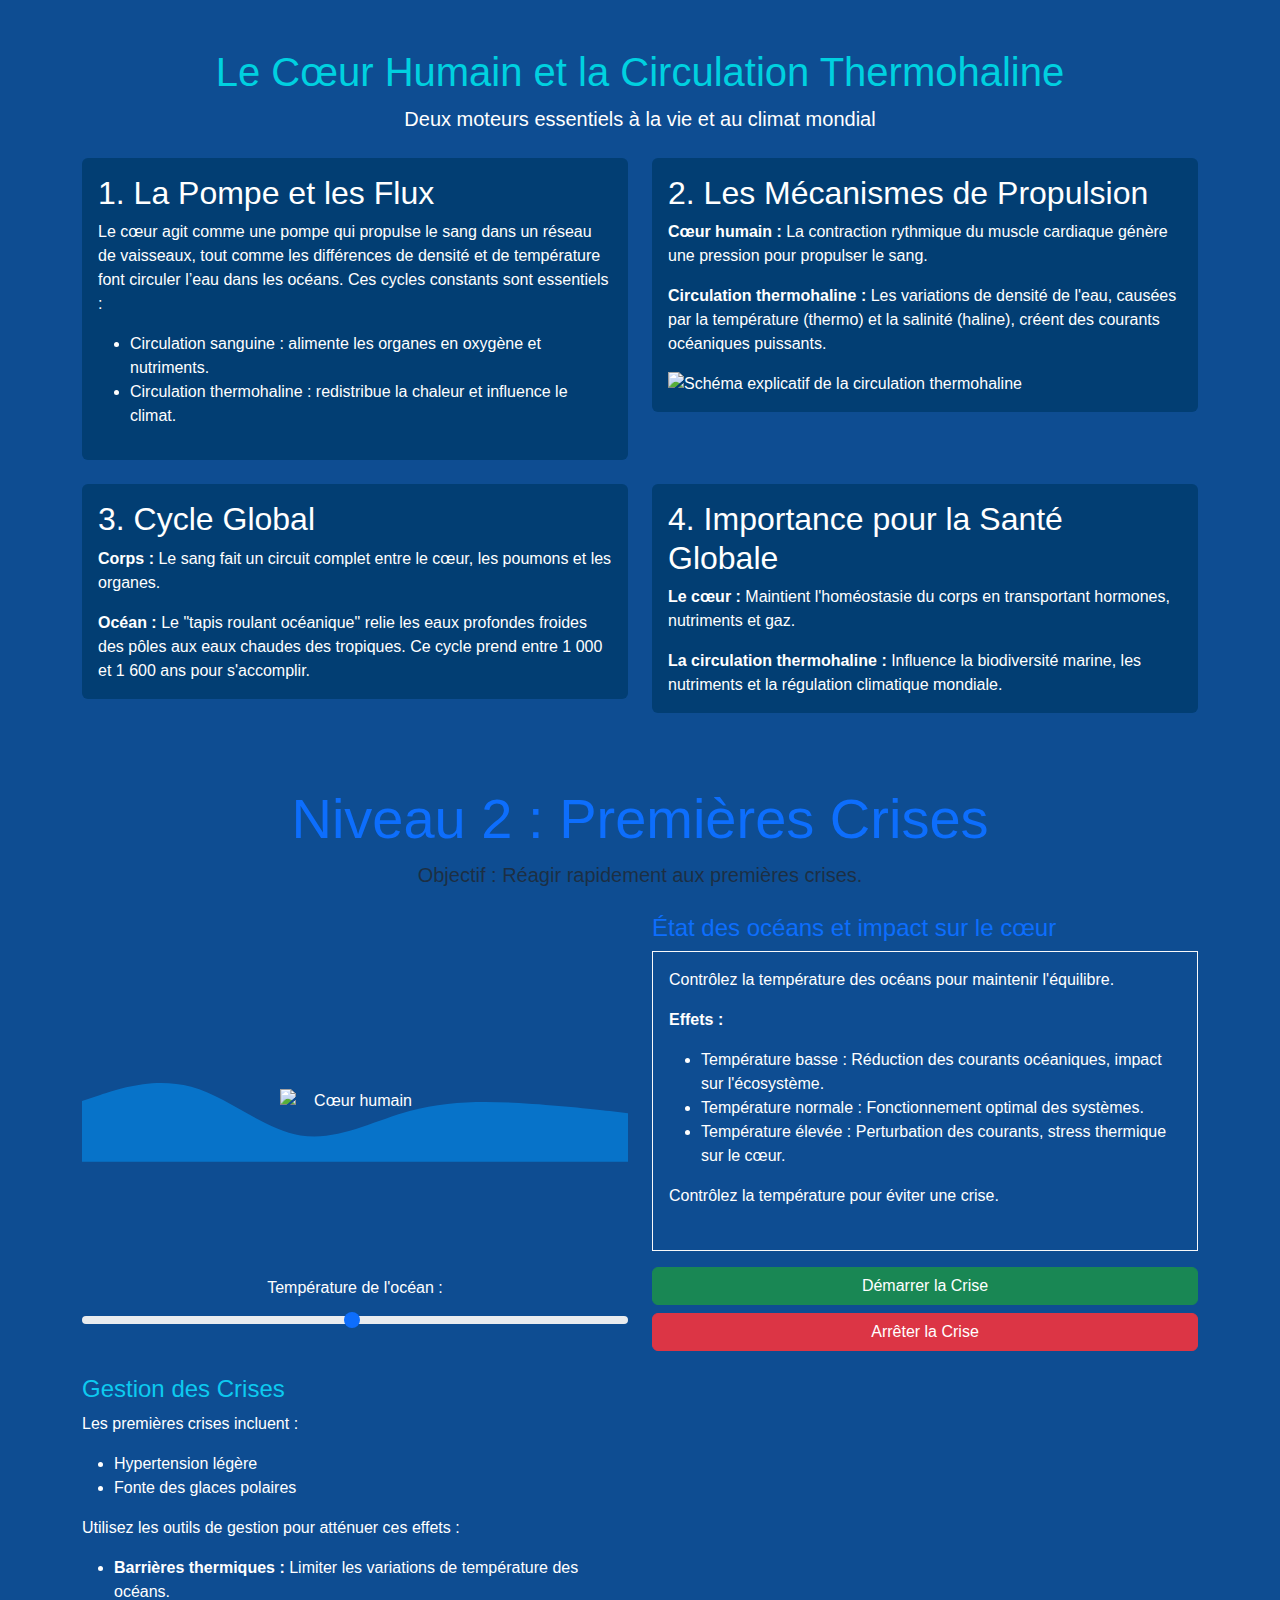
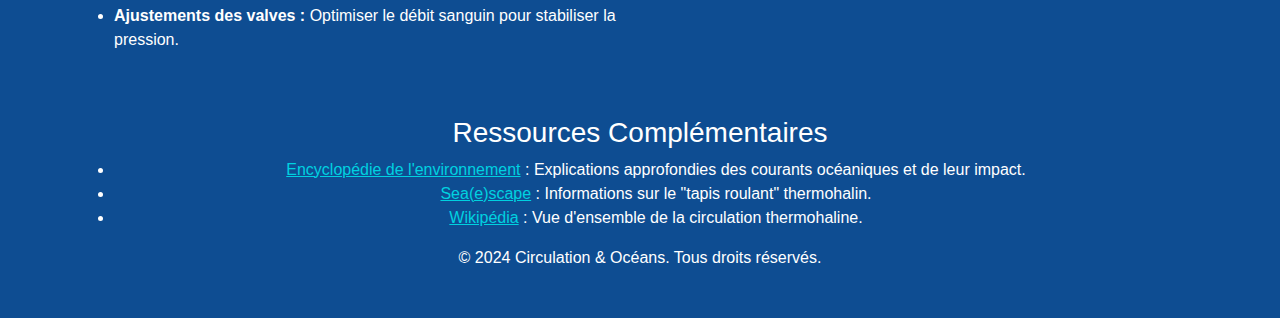
==== circulation.html @ 6f5a3145 "Remove lv3" ====
<!DOCTYPE html>
<html lang="fr">

<head>
    <meta charset="UTF-8">
    <meta name="viewport" content="width=device-width, initial-scale=1.0">
    <title>Le Cœur et la Circulation Thermohaline</title>
    <!-- Lien vers Bootstrap -->
    <link href="https://cdn.jsdelivr.net/npm/bootstrap@5.3.2/dist/css/bootstrap.min.css" rel="stylesheet">
    <link rel="stylesheet" href="styles/coeur/style.css">
    <script src="scripts/general_scripts.js"></script>
    <script src="scripts/circulation/script.js" defer></script>
    <script src="https://cdnjs.cloudflare.com/ajax/libs/gsap/3.12.2/gsap.min.js"></script>
</head>

<body>
    <div class="container my-5">
        <header class="text-center mb-4">
            <h1 id="title-header" onclick="narrateText('title-header')">
                Le Cœur Humain et la Circulation Thermohaline
            </h1>
            <p class="lead" id="subtitle-header" onclick="narrateText('subtitle-header')">
                Deux moteurs essentiels à la vie et au climat mondial
            </p>
        </header>

        <section>
            <div class="row">
                <div class="col-md-6 mb-4">
                    <div class="card p-3">
                        <h2 id="pump-and-flows-title" class="card-title" onclick="narrateText('pump-and-flows-title')">
                            1. La Pompe et les Flux
                        </h2>
                        <p id="pump-and-flows-text" class="card-text" onclick="narrateText('pump-and-flows-text')">
                            Le cœur agit comme une pompe qui propulse le sang dans un réseau de vaisseaux, tout comme
                            les différences de densité et de température font circuler l’eau dans les océans. Ces cycles
                            constants sont essentiels :
                        </p>
                        <ul>
                            <li id="blood-circulation" onclick="narrateText('blood-circulation')">
                                Circulation sanguine : alimente les organes en oxygène et nutriments.
                            </li>
                            <li id="thermohaline-circulation" onclick="narrateText('thermohaline-circulation')">
                                Circulation thermohaline : redistribue la chaleur et influence le climat.
                            </li>
                        </ul>
                    </div>
                </div>
                <div class="col-md-6 mb-4">
                    <div class="card p-3">
                        <h2 id="mechanisms-title" class="card-title" onclick="narrateText('mechanisms-title')">
                            2. Les Mécanismes de Propulsion
                        </h2>
                        <p id="mechanisms-text" class="card-text" onclick="narrateText('mechanisms-text')">
                            <b>Cœur humain :</b> La contraction rythmique du muscle cardiaque génère une pression pour
                            propulser le sang.
                        </p>
                        <p id="ocean-propulsion" class="card-text" onclick="narrateText('ocean-propulsion')">
                            <b>Circulation thermohaline :</b> Les variations de densité de l'eau, causées par la
                            température (thermo) et la salinité (haline), créent des courants océaniques puissants.
                        </p>
                        <img id="thermohaline-image" src="images/circulation/curcuit_thermoline.png"
                            alt="Schéma explicatif de la circulation thermohaline" class="img-fluid"
                            onclick="narrateText('thermohaline-image-desc')">
                        <p id="thermohaline-image-desc" class="visually-hidden">
                            Ce schéma montre la circulation thermohaline, souvent appelée tapis roulant océanique, qui
                            relie les eaux froides profondes des pôles aux eaux chaudes de surface des tropiques.
                        </p>
                    </div>
                </div>
            </div>
        </section>

        <section>
            <div class="row">
                <div class="col-md-6 mb-4">
                    <div class="card p-3">
                        <h2 id="cycle-title" class="card-title" onclick="narrateText('cycle-title')">
                            3. Cycle Global
                        </h2>
                        <p id="body-cycle" class="card-text" onclick="narrateText('body-cycle')">
                            <b>Corps :</b> Le sang fait un circuit complet entre le cœur, les poumons et les organes.
                        </p>
                        <p id="ocean-cycle" class="card-text" onclick="narrateText('ocean-cycle')">
                            <b>Océan :</b> Le "tapis roulant océanique" relie les eaux profondes froides des pôles aux
                            eaux chaudes des tropiques. Ce cycle prend entre 1 000 et 1 600 ans pour s'accomplir.
                        </p>
                    </div>
                </div>
                <div class="col-md-6 mb-4">
                    <div class="card p-3">
                        <h2 id="importance-title" class="card-title" onclick="narrateText('importance-title')">
                            4. Importance pour la Santé Globale
                        </h2>
                        <p id="heart-health" class="card-text" onclick="narrateText('heart-health')">
                            <b>Le cœur :</b> Maintient l'homéostasie du corps en transportant hormones, nutriments et
                            gaz.
                        </p>
                        <p id="ocean-health" class="card-text" onclick="narrateText('ocean-health')">
                            <b>La circulation thermohaline :</b> Influence la biodiversité marine, les nutriments et la
                            régulation climatique mondiale.
                        </p>
                    </div>
                </div>
            </div>
        </section>
        <section id="level-2-crisis" class="my-5">
            <div class="text-center mb-4">
                <h2 class="display-4 text-primary">Niveau 2 : Premières Crises</h2>
                <p class="lead text-muted">Objectif : Réagir rapidement aux premières crises.</p>
            </div>

            <div class="row align-items-center">
                <!-- Animation à gauche -->
                <div class="col-md-6 text-center">
                    <div id="crisis-animation" class="position-relative" style="height: 350px;">
                        <!-- Vagues SVG -->
                        <svg id="ocean-waves" viewBox="0 0 1440 320" class="w-100 h-100">
                            <path fill="#0099ff" fill-opacity="0.5"
                                d="M0,160L48,144C96,128,192,96,288,122.7C384,149,480,235,576,250.7C672,267,768,213,864,186.7C960,160,1056,160,1152,165.3C1248,171,1344,181,1392,186.7L1440,192L1440,320L1392,320C1344,320,1248,320,1152,320C1056,320,960,320,864,320C768,320,672,320,576,320C480,320,384,320,288,320C192,320,96,320,48,320L0,320Z">
                            </path>
                        </svg>
                        <!-- Cœur humain -->
                        <img id="human-heart" src="images/circulation/coeur.png" alt="Cœur humain"
                            style="position: absolute; top: 50%; left: 50%; transform: translate(-50%, -50%); width: 150px;">
                    </div>
                    <label for="ocean-temperature" class="form-label">Température de l'océan :</label>
                    <input type="range" id="ocean-temperature" class="form-range" min="1" max="100" value="50">
                </div>

                <!-- Description et Impact -->
                <div class="col-md-6">
                    <h3 class="h4 text-primary">État des océans et impact sur le cœur</h3>
                    <div id="explanation" class="border border-light p-3" style="height: 300px; overflow-y: auto;">
                        <p>Contrôlez la température des océans pour maintenir l'équilibre.</p>
                        <p><strong>Effets :</strong></p>
                        <ul>
                            <li>Température basse : Réduction des courants océaniques, impact sur l'écosystème.</li>
                            <li>Température normale : Fonctionnement optimal des systèmes.</li>
                            <li>Température élevée : Perturbation des courants, stress thermique sur le cœur.</li>
                        </ul>
                        <p>Contrôlez la température pour éviter une crise.</p>
                    </div>
                    <button id="start-crisis" class="btn btn-success mt-3 w-100">Démarrer la Crise</button>
                    <button id="stop-crisis" class="btn btn-danger mt-2 w-100">Arrêter la Crise</button>
                </div>
            </div>

            <div class="row mt-4">
                <!-- Gestion des Crises -->
                <div class="col-md-6">
                    <h3 class="h4 text-info">Gestion des Crises</h3>
                    <p>Les premières crises incluent :</p>
                    <ul>
                        <li>Hypertension légère</li>
                        <li>Fonte des glaces polaires</li>
                    </ul>
                    <p>Utilisez les outils de gestion pour atténuer ces effets :</p>
                    <ul>
                        <li><b>Barrières thermiques :</b> Limiter les variations de température des océans.</li>
                        <li><b>Ajustements des valves :</b> Optimiser le débit sanguin pour stabiliser la pression.</li>
                    </ul>
                </div>
            </div>
        </section>

        <footer class="text-center mt-5">
            <h3 id="resources-title" onclick="narrateText('resources-title')">
                Ressources Complémentaires
            </h3>
            <ul>
                <li id="encyclopedia-resource" onclick="narrateText('encyclopedia-resource')">
                    <a href="#">Encyclopédie de l'environnement</a> : Explications approfondies des courants océaniques
                    et de leur impact.
                </li>
                <li id="seascape-resource" onclick="narrateText('seascape-resource')">
                    <a href="#">Sea(e)scape</a> : Informations sur le "tapis roulant" thermohalin.
                </li>
                <li id="wikipedia-resource" onclick="narrateText('wikipedia-resource')">
                    <a href="#">Wikipédia</a> : Vue d'ensemble de la circulation thermohaline.
                </li>
            </ul>
            <p id="footer-note" class="mt-3" onclick="narrateText('footer-note')">
                &copy; 2024 Circulation & Océans. Tous droits réservés.
            </p>
        </footer>
    </div>





    <!-- Lien vers Bootstrap JS -->
    <script src="https://cdn.jsdelivr.net/npm/bootstrap@5.3.2/dist/js/bootstrap.bundle.min.js"></script>
</body>

</html>
---- styles/coeur/style.css ----
body {
    background-color: #0e4d92; /* Bleu océan profond */
    color: #ffffff; /* Texte blanc pour un bon contraste */
    font-family: 'Arial', sans-serif;
}
h1, h2 {
    color: #00d1e0; /* Bleu turquoise clair */
}
.card {
    background-color: #023e73; /* Fond bleu foncé pour les cartes */
    border: none;
    color: #ffffff;
}
a {
    color: #00d1e0; /* Couleur turquoise pour les liens */
}
a:hover {
    text-decoration: underline;
    color: #007a9c;
}
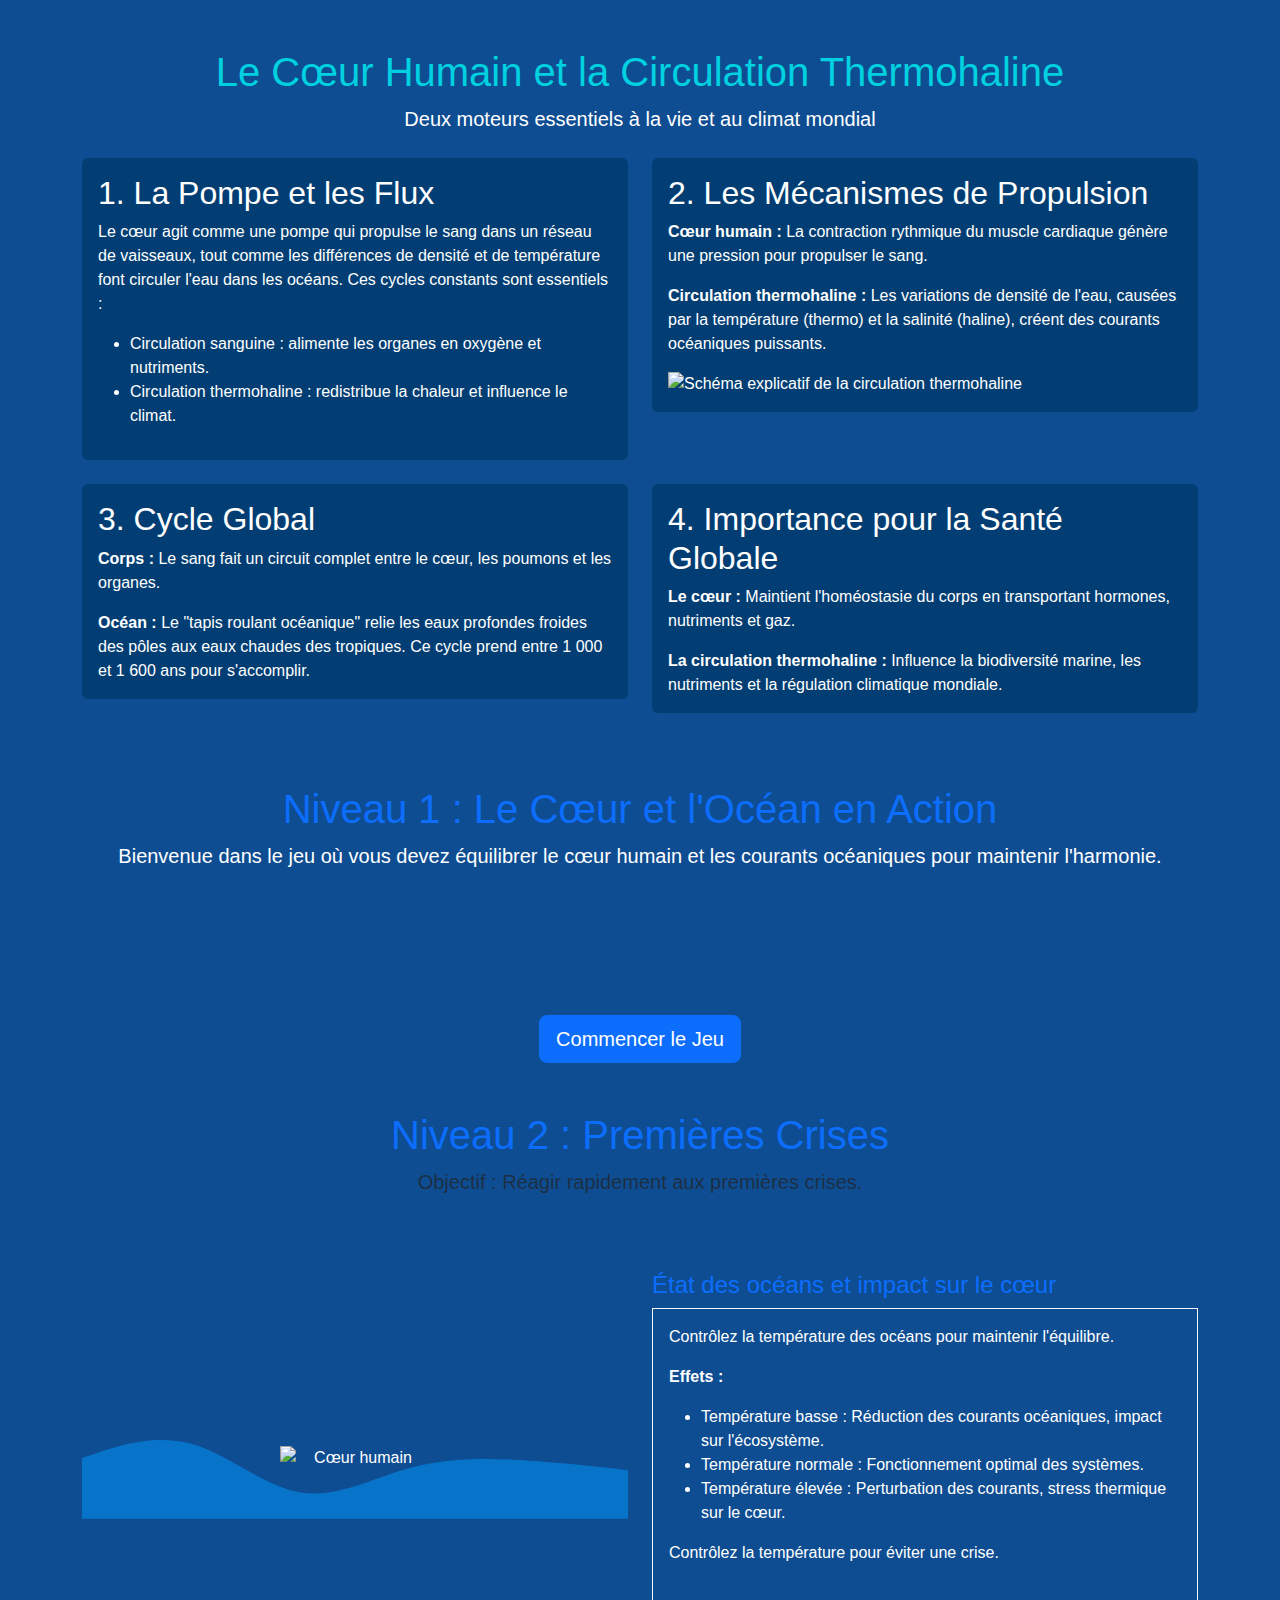
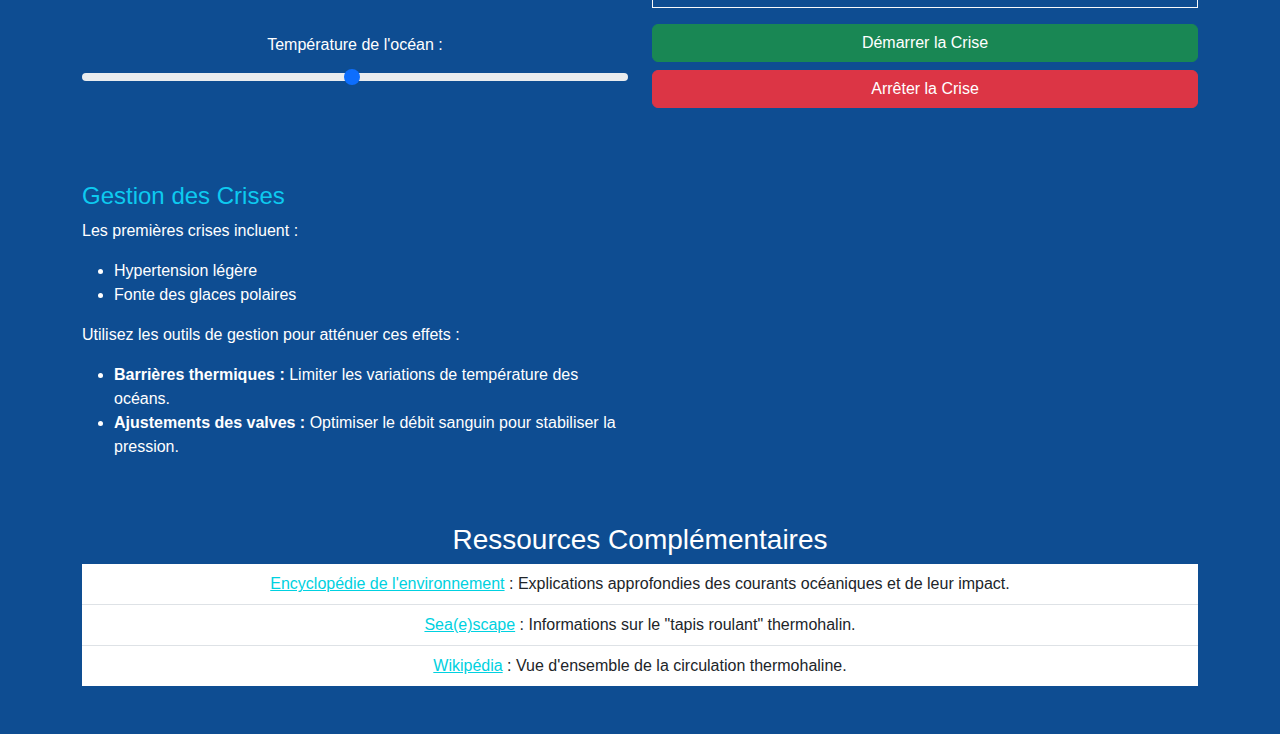
==== commit 5885b14c: "Page finie" ====
--- a/circulation.html
+++ b/circulation.html
@@ -8,6 +8,7 @@
     <!-- Lien vers Bootstrap -->
     <link href="https://cdn.jsdelivr.net/npm/bootstrap@5.3.2/dist/css/bootstrap.min.css" rel="stylesheet">
     <link rel="stylesheet" href="styles/coeur/style.css">
+    <link rel="stylesheet" href="styles/general_styles.css">
     <script src="scripts/general_scripts.js"></script>
     <script src="scripts/circulation/script.js" defer></script>
     <script src="https://cdnjs.cloudflare.com/ajax/libs/gsap/3.12.2/gsap.min.js"></script>
@@ -23,7 +24,8 @@
                 Deux moteurs essentiels à la vie et au climat mondial
             </p>
         </header>
-
+        
+        <!-- Partie explications -->
         <section>
             <div class="row">
                 <div class="col-md-6 mb-4">
@@ -33,7 +35,7 @@
                         </h2>
                         <p id="pump-and-flows-text" class="card-text" onclick="narrateText('pump-and-flows-text')">
                             Le cœur agit comme une pompe qui propulse le sang dans un réseau de vaisseaux, tout comme
-                            les différences de densité et de température font circuler l’eau dans les océans. Ces cycles
+                            les différences de densité et de température font circuler l'eau dans les océans. Ces cycles
                             constants sont essentiels :
                         </p>
                         <ul>
@@ -104,13 +106,57 @@
                 </div>
             </div>
         </section>
+
+        <!-- Partie Jeu - Niveau 1 -->
+        <section id="game-section" class="my-5">
+            <div id="home" class="container text-center mt-5">
+                <h1 class="display-4 text-primary">Niveau 1 : Le Cœur et l'Océan en Action</h1>
+                <p class="lead">Bienvenue dans le jeu où vous devez équilibrer le cœur humain et les courants océaniques
+                    pour maintenir l'harmonie.</p>
+                <div class="animations">
+                    <div class="heart"></div>
+                    <div class="waves"></div>
+                </div>
+                <button class="btn btn-primary btn-lg mt-4" onclick="startGame()">Commencer le Jeu</button>
+            </div>
+
+            <div id="level1" class="container text-center mt-5 d-none">
+                <h1 class="display-4 titre-level-1">Le Cœur et l'Océan en Action - Niveau 1</h1>
+                <p class="lead">Pour passer au niveau supérieur, assurez-vous que le rythme cardiaque est entre 60 et
+                    100 BPM et que les courants océaniques sont stables.</p>
+                <div class="row mt-4">
+                    <div class="col-md-6">
+                        <h3>Rythme Cardiaque</h3>
+                        <div id="heart-rate" class="display-4">70 BPM</div>
+                        <button class="btn btn-danger btn-lg mt-2 increase"
+                            onclick="increaseHeartRate()">Augmenter</button>
+                        <button class="btn btn-danger btn-lg mt-2 decrease"
+                            onclick="decreaseHeartRate()">Diminuer</button>
+                    </div>
+                    <div class="col-md-6">
+                        <h3>Courants Océaniques</h3>
+                        <div id="ocean-current" class="display-4">Stable</div>
+                        <button class="btn btn-primary btn-lg mt-2 increase"
+                            onclick="increaseCurrent()">Accélérer</button>
+                        <button class="btn btn-primary btn-lg mt-2 decrease"
+                            onclick="decreaseCurrent()">Ralentir</button>
+                    </div>
+                </div>
+                <button id="finish-level" class="btn btn-success btn-lg mt-4 d-none">Niveau fini</button>
+            </div>
+        </section>
+
+        <!-- Partie Crises - Niveau 2 -->
         <section id="level-2-crisis" class="my-5">
             <div class="text-center mb-4">
-                <h2 class="display-4 text-primary">Niveau 2 : Premières Crises</h2>
-                <p class="lead text-muted">Objectif : Réagir rapidement aux premières crises.</p>
-            </div>
-
-            <div class="row align-items-center">
+                <h2 id="level-2-crisis-title" class="display-4 text-primary"
+                    onclick="narrateText('level-2-crisis-title')">Niveau 2 : Premières Crises</h2>
+                <p id="level-2-crisis-objective" class="lead text-muted"
+                    onclick="narrateText('level-2-crisis-objective')">Objectif : Réagir rapidement aux premières crises.
+                </p>
+            </div>
+
+            <div class="row align-items-center ocean-background" style="background: url('https://i.pinimg.com/736x/a0/ef/55/a0ef558a8e3f5d02315df24d868c315c--sun-rays-scuba-diving.jpg') no-repeat center center fixed; background-size: cover; padding: 50px 0;">
                 <!-- Animation à gauche -->
                 <div class="col-md-6 text-center">
                     <div id="crisis-animation" class="position-relative" style="height: 350px;">
@@ -124,71 +170,85 @@
                         <img id="human-heart" src="images/circulation/coeur.png" alt="Cœur humain"
                             style="position: absolute; top: 50%; left: 50%; transform: translate(-50%, -50%); width: 150px;">
                     </div>
-                    <label for="ocean-temperature" class="form-label">Température de l'océan :</label>
+                    <label for="ocean-temperature" id="ocean-temperature-label" class="form-label"
+                        onclick="narrateText('ocean-temperature-label')">Température de l'océan :</label>
                     <input type="range" id="ocean-temperature" class="form-range" min="1" max="100" value="50">
                 </div>
-
+            
                 <!-- Description et Impact -->
                 <div class="col-md-6">
-                    <h3 class="h4 text-primary">État des océans et impact sur le cœur</h3>
+                    <h3 id="ocean-heart-impact-title" class="h4 text-primary"
+                        onclick="narrateText('ocean-heart-impact-title')">État des océans et impact sur le cœur</h3>
                     <div id="explanation" class="border border-light p-3" style="height: 300px; overflow-y: auto;">
-                        <p>Contrôlez la température des océans pour maintenir l'équilibre.</p>
-                        <p><strong>Effets :</strong></p>
+                        <p id="explanation-text-1" onclick="narrateText('explanation-text-1')">Contrôlez la température
+                            des océans pour maintenir l'équilibre.</p>
+                        <p id="explanation-text-2" onclick="narrateText('explanation-text-2')"><strong>Effets :</strong>
+                        </p>
                         <ul>
-                            <li>Température basse : Réduction des courants océaniques, impact sur l'écosystème.</li>
-                            <li>Température normale : Fonctionnement optimal des systèmes.</li>
-                            <li>Température élevée : Perturbation des courants, stress thermique sur le cœur.</li>
+                            <li id="low-temperature-effect" onclick="narrateText('low-temperature-effect')">Température
+                                basse : Réduction des courants océaniques, impact sur l'écosystème.</li>
+                            <li id="normal-temperature-effect" onclick="narrateText('normal-temperature-effect')">
+                                Température normale : Fonctionnement optimal des systèmes.</li>
+                            <li id="high-temperature-effect" onclick="narrateText('high-temperature-effect')">
+                                Température élevée : Perturbation des courants, stress thermique sur le cœur.</li>
                         </ul>
-                        <p>Contrôlez la température pour éviter une crise.</p>
-                    </div>
-                    <button id="start-crisis" class="btn btn-success mt-3 w-100">Démarrer la Crise</button>
-                    <button id="stop-crisis" class="btn btn-danger mt-2 w-100">Arrêter la Crise</button>
-                </div>
-            </div>
+                        <p id="explanation-text-3" onclick="narrateText('explanation-text-3')">Contrôlez la température
+                            pour éviter une crise.</p>
+                    </div>
+                    <button id="start-crisis" class="btn btn-success mt-3 w-100"
+                        onclick="narrateText('start-crisis')">Démarrer la Crise</button>
+                    <button id="stop-crisis" class="btn btn-danger mt-2 w-100"
+                        onclick="narrateText('stop-crisis')">Arrêter la Crise</button>
+                </div>
+            </div>
+            
 
             <div class="row mt-4">
                 <!-- Gestion des Crises -->
                 <div class="col-md-6">
-                    <h3 class="h4 text-info">Gestion des Crises</h3>
-                    <p>Les premières crises incluent :</p>
+                    <h3 id="crisis-management-title" class="h4 text-info"
+                        onclick="narrateText('crisis-management-title')">Gestion des Crises</h3>
+                    <p id="crisis-management-text-1" onclick="narrateText('crisis-management-text-1')">Les premières
+                        crises incluent :</p>
                     <ul>
-                        <li>Hypertension légère</li>
-                        <li>Fonte des glaces polaires</li>
+                        <li id="mild-hypertension" onclick="narrateText('mild-hypertension')">Hypertension légère</li>
+                        <li id="polar-ice-melt" onclick="narrateText('polar-ice-melt')">Fonte des glaces polaires</li>
                     </ul>
-                    <p>Utilisez les outils de gestion pour atténuer ces effets :</p>
+                    <p id="crisis-management-text-2" onclick="narrateText('crisis-management-text-2')">Utilisez les
+                        outils de gestion pour atténuer ces effets :</p>
                     <ul>
-                        <li><b>Barrières thermiques :</b> Limiter les variations de température des océans.</li>
-                        <li><b>Ajustements des valves :</b> Optimiser le débit sanguin pour stabiliser la pression.</li>
+                        <li id="thermal-barriers" onclick="narrateText('thermal-barriers')"><b>Barrières thermiques
+                                :</b> Limiter les variations de température des océans.</li>
+                        <li id="valve-adjustments"
+                            onclick="narrateText('Le zboub à bouba')"><b>Ajustements des
+                                valves
+                                :</b> Optimiser le débit sanguin pour stabiliser la pression.</li>
                     </ul>
                 </div>
             </div>
         </section>
 
-        <footer class="text-center mt-5">
+        <!-- Informations supplémentaires -->
+        <section class="text-center mt-5">
             <h3 id="resources-title" onclick="narrateText('resources-title')">
                 Ressources Complémentaires
             </h3>
-            <ul>
-                <li id="encyclopedia-resource" onclick="narrateText('encyclopedia-resource')">
-                    <a href="#">Encyclopédie de l'environnement</a> : Explications approfondies des courants océaniques
+            <ul class="list-group list-group-flush">
+                <li id="encyclopedia-resource" class="list-group-item" onclick="narrateText('encyclopedia-resource')">
+                    <a href="https://www.encyclopedie-environnement.org/">Encyclopédie de l'environnement</a> :
+                    Explications approfondies des courants océaniques
                     et de leur impact.
                 </li>
-                <li id="seascape-resource" onclick="narrateText('seascape-resource')">
-                    <a href="#">Sea(e)scape</a> : Informations sur le "tapis roulant" thermohalin.
+                <li id="seascape-resource" class="list-group-item" onclick="narrateText('seascape-resource')">
+                    <a href="https://seaescape.fr/">Sea(e)scape</a> : Informations sur le "tapis roulant" thermohalin.
                 </li>
-                <li id="wikipedia-resource" onclick="narrateText('wikipedia-resource')">
-                    <a href="#">Wikipédia</a> : Vue d'ensemble de la circulation thermohaline.
+                <li id="wikipedia-resource" class="list-group-item" onclick="narrateText('wikipedia-resource')">
+                    <a href="https://fr.wikipedia.org/wiki/Circulation_thermohaline">Wikipédia</a> : Vue d'ensemble de
+                    la circulation thermohaline.
                 </li>
             </ul>
-            <p id="footer-note" class="mt-3" onclick="narrateText('footer-note')">
-                &copy; 2024 Circulation & Océans. Tous droits réservés.
-            </p>
-        </footer>
+        </section>
     </div>
-
-
-
-
 
     <!-- Lien vers Bootstrap JS -->
     <script src="https://cdn.jsdelivr.net/npm/bootstrap@5.3.2/dist/js/bootstrap.bundle.min.js"></script>
--- a/styles/coeur/style.css
+++ b/styles/coeur/style.css
@@ -1,20 +1,53 @@
-body {
-    background-color: #0e4d92; /* Bleu océan profond */
-    color: #ffffff; /* Texte blanc pour un bon contraste */
-    font-family: 'Arial', sans-serif;
+#level1 {
+    background: url('https://i.pinimg.com/736x/a0/ef/55/a0ef558a8e3f5d02315df24d868c315c--sun-rays-scuba-diving.jpg') no-repeat center center fixed;
+    background-size: cover;
+    padding: 20px;
+    border-radius: 10px;
 }
-h1, h2 {
-    color: #00d1e0; /* Bleu turquoise clair */
+
+.titre-level-1 {
+    margin-bottom: 200px;
 }
-.card {
-    background-color: #023e73; /* Fond bleu foncé pour les cartes */
-    border: none;
-    color: #ffffff;
+
+.animations {
+    display: flex;
+    justify-content: center;
+    align-items: center;
+    margin-top: 20px;
 }
-a {
-    color: #00d1e0; /* Couleur turquoise pour les liens */
+
+/* Rajouter style pour display-4 */
+.display-4 {
+    font-size: 2.5rem;
+    font-weight: 300;
+    line-height: 1.2;
+    color: #343838;
 }
-a:hover {
-    text-decoration: underline;
-    color: #007a9c;
+
+.waves {
+    width: 200px;
+    height: 100px;
+    background: url('https://i.imgur.com/8K3VZ3e.png') repeat-x;
+    position: relative;
+    animation: wave 2s infinite linear;
+}
+
+@keyframes slideIn {
+    from { transform: translateY(-50px); opacity: 0; }
+    to { transform: translateY(0); opacity: 1; }
+}
+
+@keyframes fadeIn {
+    from { opacity: 0; }
+    to { opacity: 1; }
+}
+
+@keyframes heartbeat {
+    0%, 100% { transform: scale(1) rotate(-45deg); }
+    50% { transform: scale(1.1) rotate(-45deg); }
+}
+
+@keyframes wave {
+    0% { background-position-x: 0; }
+    100% { background-position-x: 200px; }
 }--- a/styles/general_styles.css
+++ b/styles/general_styles.css
@@ -0,0 +1,20 @@
+body {
+    background-color: #0e4d92; /* Bleu océan profond */
+    color: #ffffff; /* Texte blanc pour un bon contraste */
+    font-family: 'Arial', sans-serif;
+}
+h1, h2 {
+    color: #00d1e0; /* Bleu turquoise clair */
+}
+.card {
+    background-color: #023e73; /* Fond bleu foncé pour les cartes */
+    border: none;
+    color: #ffffff;
+}
+a {
+    color: #00d1e0; /* Couleur turquoise pour les liens */
+}
+a:hover {
+    text-decoration: underline;
+    color: #007a9c;
+}